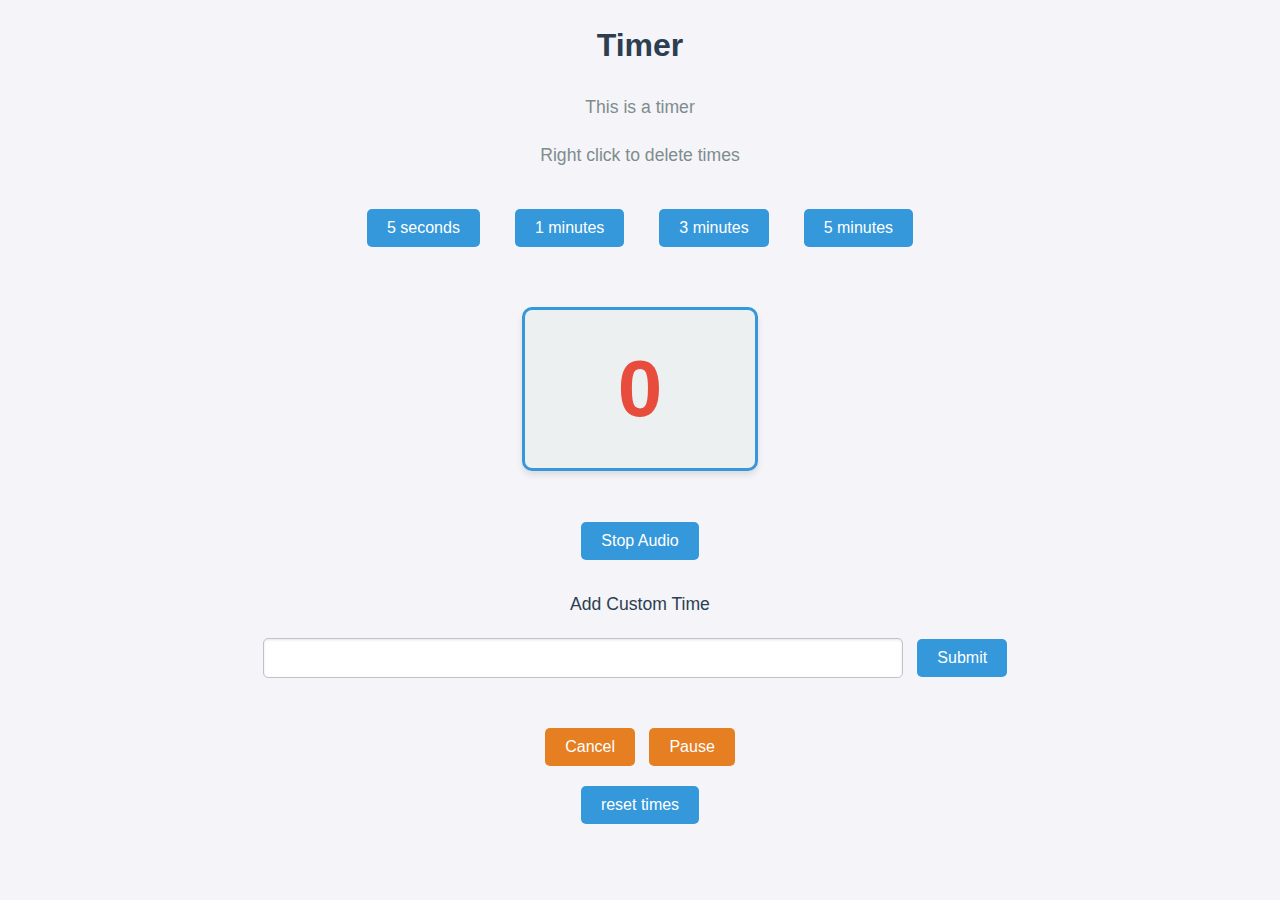
==== index.html @ df93c5b5 "main.html --> index.html..." ====
<html>
    <header>
        <script src="skib.js"></script>
        <link rel="stylesheet" href="style.css">
    </header>
    <body onload="startup_times()">
        <h1>Timer</h1>
        <p>This is a timer</p>
        <p>Right click to delete times</p>

        <div id="button_container"></div>

        <h1><div id="time_num">0</div></h1>

        <button onclick="stop_audio()">Stop Audio</button>
        
        <label for="custom_input">Add Custom Time</label>
        <input id="custom_input" type="number">
        <button onclick="new_time()">Submit</button>

        <!-- Add a container for cancel and pause buttons -->
        <div class="action-buttons">
            <button onclick="cancel()">Cancel</button>
            <button onclick="pause()">Pause</button>
        </div>

        <button onclick="resetTimes()">reset times</button>
    </body>
</html>
---- style.css ----
/* General Styles */
body {
    font-family: 'Arial', sans-serif;
    margin: 0;
    padding: 0;
    background: #f4f4f9;
    color: #333;
    line-height: 1.6;
    text-align: center;
}

h1 {
    color: #2c3e50;
    margin-top: 20px;
}

p {
    font-size: 1.1em;
    margin-bottom: 20px;
    color: #7f8c8d;
}

/* Timer Display */
/* Timer Display */
#time_num {
    font-size: 2.5em;
    color: #e74c3c;
    font-weight: bold;
    margin: 20px auto;
    padding: 15px; /* Space inside the box */
    width: 200px; /* Fixed width for consistency */
    border: 3px solid #3498db; /* Blue border */
    border-radius: 10px; /* Rounded corners */
    background-color: #ecf0f1; /* Light background color */
    box-shadow: 0 4px 6px rgba(0, 0, 0, 0.1); /* Subtle shadow */
    text-align: center; /* Center the text inside the box */
    display: inline-block; /* Keeps it from stretching full width */
}

/* Button Container */
#button_container {
    display: flex;
    flex-wrap: wrap;
    justify-content: center;
    gap: 15px;
    margin: 30px 0;
}

/* Buttons */
button {
    display: inline-block;
    padding: 10px 20px;
    font-size: 1em;
    margin: 10px;
    border: none;
    border-radius: 5px;
    cursor: pointer;
    background-color: #3498db;
    color: #fff;
    transition: background-color 0.3s ease;
}

button:hover {
    background-color: #2980b9;
}

button:active {
    background-color: #1c598a;
}

/* Action Buttons */
.action-buttons {
    margin-top: 20px; /* Adds space before the cancel and pause buttons */
}

.action-buttons button {
    display: inline-block;
    margin: 10px 5px;
    background-color: #e67e22; /* Different color for action buttons */
}

.action-buttons button:hover {
    background-color: #d35400;
}

.action-buttons button:active {
    background-color: #a84300;
}

/* Input Styles */
label {
    display: block;
    font-size: 1.1em;
    margin: 20px 0 10px;
    color: #2c3e50;
}

input[type="number"] {
    margin: 10px 0 20px;
    padding: 10px;
    font-size: 1em;
    width: 50%;
    border: 1px solid #bdc3c7;
    border-radius: 5px;
    box-shadow: inset 0 1px 3px rgba(0, 0, 0, 0.1);
    transition: border-color 0.3s ease;
}

input[type="number"]:focus {
    border-color: #3498db;
    outline: none;
}

/* Responsive Design */
@media (max-width: 768px) {
    #button_container {
        flex-direction: column;
        gap: 20px;
    }

    input[type="number"] {
        width: 80%;
    }
}
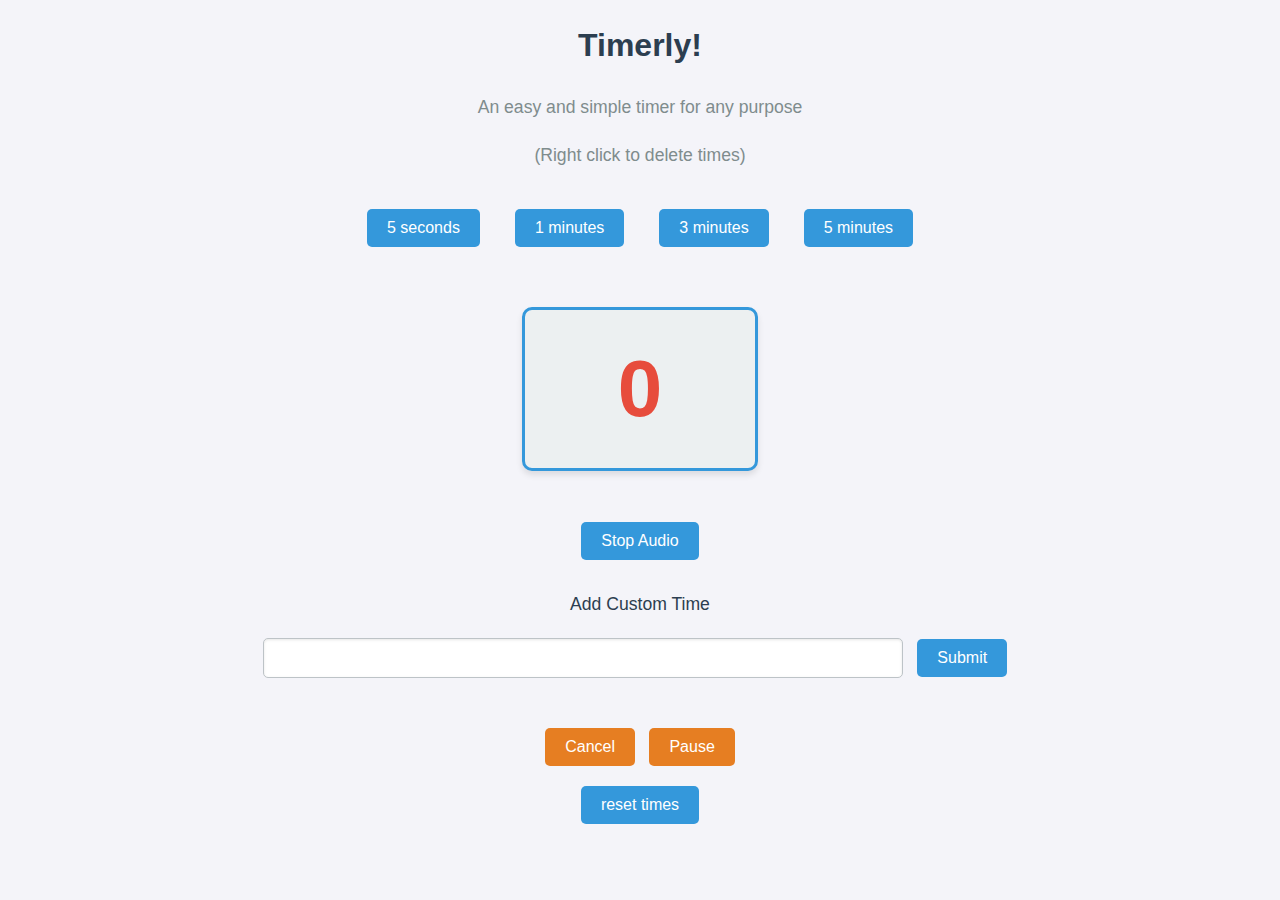
==== commit ae661496: "change html stuff" ====
--- a/index.html
+++ b/index.html
@@ -4,9 +4,9 @@
         <link rel="stylesheet" href="style.css">
     </header>
     <body onload="startup_times()">
-        <h1>Timer</h1>
-        <p>This is a timer</p>
-        <p>Right click to delete times</p>
+        <h1>Timerly!</h1>
+        <p>An easy and simple timer for any purpose</p>
+        <p>(Right click to delete times)</p>
 
         <div id="button_container"></div>
 
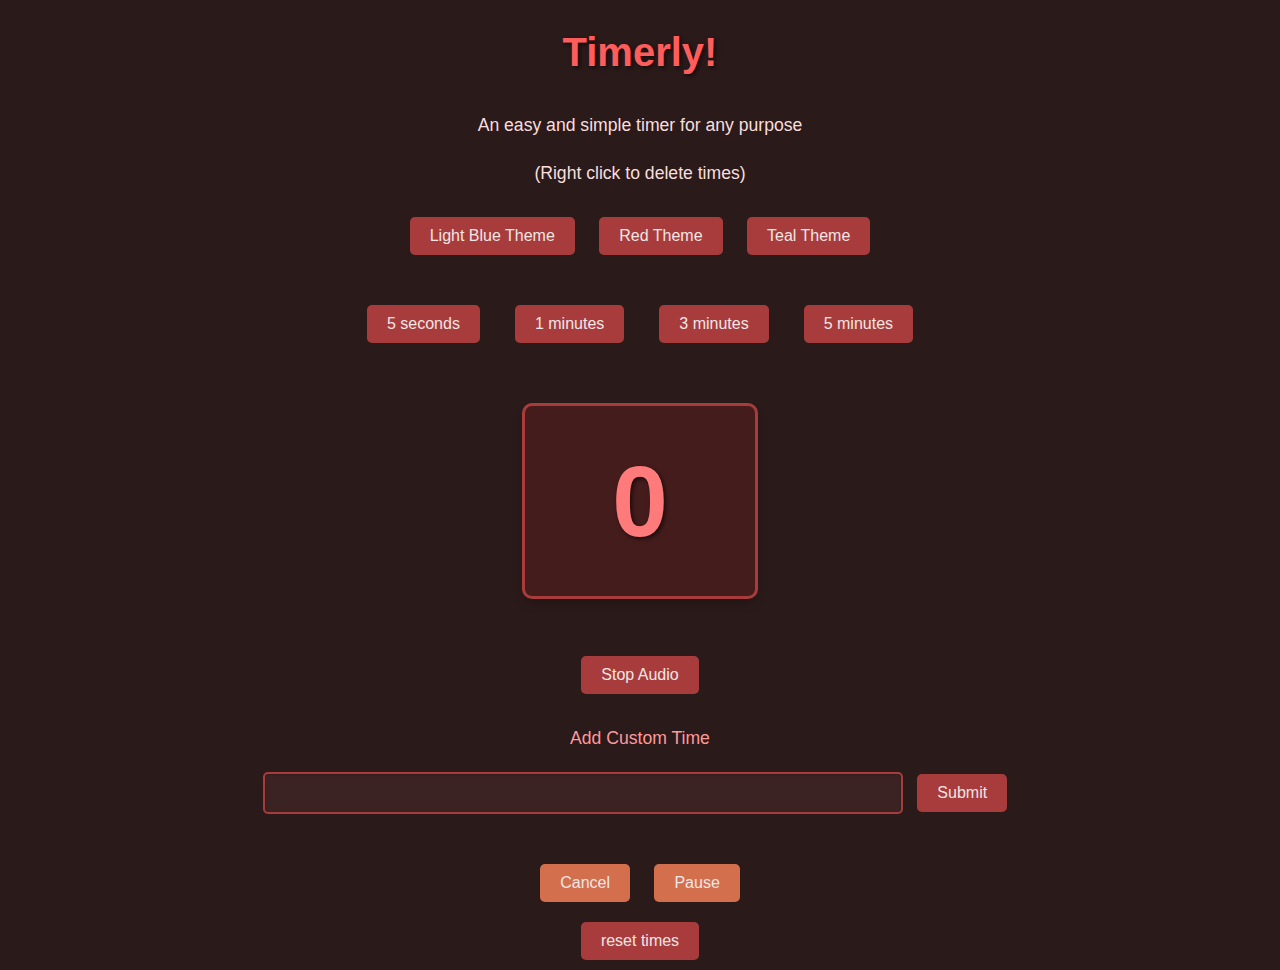
==== commit 0679b1dc: "added 3 basic themes" ====
--- a/index.html
+++ b/index.html
@@ -1,12 +1,18 @@
 <html>
     <header>
         <script src="skib.js"></script>
-        <link rel="stylesheet" href="style.css">
+        <div id="stylestuff"><link rel="stylesheet" href="red.css"></div>
     </header>
     <body onload="startup_times()">
         <h1>Timerly!</h1>
         <p>An easy and simple timer for any purpose</p>
         <p>(Right click to delete times)</p>
+
+        <div id="theme-buttons">
+            <button onclick="swap_theme('light-blue')">Light Blue Theme</button>
+            <button onclick="swap_theme('red')">Red Theme</button>
+            <button onclick="swap_theme('teal')">Teal Theme</button>
+        </div>
 
         <div id="button_container"></div>
 
--- a/red.css
+++ b/red.css
@@ -0,0 +1,126 @@
+/* General Styles */
+body {
+    font-family: 'Verdana', sans-serif;
+    margin: 0;
+    padding: 0;
+    background: #2b1a1a;
+    color: #f0e6e6;
+    line-height: 1.6;
+    text-align: center;
+}
+
+h1 {
+    color: #ff5c5c;
+    margin-top: 20px;
+    font-size: 2.5em;
+    text-shadow: 2px 2px 4px rgba(0, 0, 0, 0.6);
+}
+
+p {
+    font-size: 1.1em;
+    margin-bottom: 20px;
+    color: #f8dede;
+}
+
+/* Timer Display */
+#time_num {
+    font-size: 2.5em;
+    color: #ff7b7b;
+    font-weight: bold;
+    margin: 20px auto;
+    padding: 15px;
+    width: 200px;
+    border: 3px solid #a83c3c;
+    border-radius: 10px;
+    background-color: #441c1c;
+    box-shadow: 0 6px 8px rgba(0, 0, 0, 0.15);
+    text-align: center;
+    display: inline-block;
+}
+
+/* Button Container */
+#button_container {
+    display: flex;
+    flex-wrap: wrap;
+    justify-content: center;
+    gap: 15px;
+    margin: 30px 0;
+}
+
+/* Buttons */
+button {
+    display: inline-block;
+    padding: 10px 20px;
+    font-size: 1em;
+    margin: 10px;
+    border: none;
+    border-radius: 5px;
+    cursor: pointer;
+    background-color: #a83c3c;
+    color: #f0e6e6;
+    transition: background-color 0.3s ease, transform 0.2s ease;
+}
+
+button:hover {
+    background-color: #ff5c5c;
+    transform: scale(1.05);
+}
+
+button:active {
+    background-color: #7a2929;
+}
+
+/* Action Buttons */
+.action-buttons {
+    margin-top: 20px;
+}
+
+.action-buttons button {
+    background-color: #d46f4d;
+}
+
+.action-buttons button:hover {
+    background-color: #ff7b7b;
+}
+
+.action-buttons button:active {
+    background-color: #a83c3c;
+}
+
+/* Input Styles */
+label {
+    display: block;
+    font-size: 1.1em;
+    margin: 20px 0 10px;
+    color: #ff9999;
+}
+
+input[type="number"] {
+    margin: 10px 0 20px;
+    padding: 10px;
+    font-size: 1em;
+    width: 50%;
+    border: 2px solid #a83c3c;
+    border-radius: 5px;
+    background-color: #3c2323;
+    color: #f8dede;
+    box-shadow: inset 0 1px 3px rgba(0, 0, 0, 0.2);
+    transition: border-color 0.3s ease;
+}
+
+input[type="number"]:focus {
+    border-color: #ff5c5c;
+    outline: none;
+}
+
+/* Responsive Design */
+@media (max-width: 768px) {
+    #button_container {
+        flex-direction: column;
+        gap: 20px;
+    }
+
+    input[type="number"] {
+        width: 80%;
+    }
+}
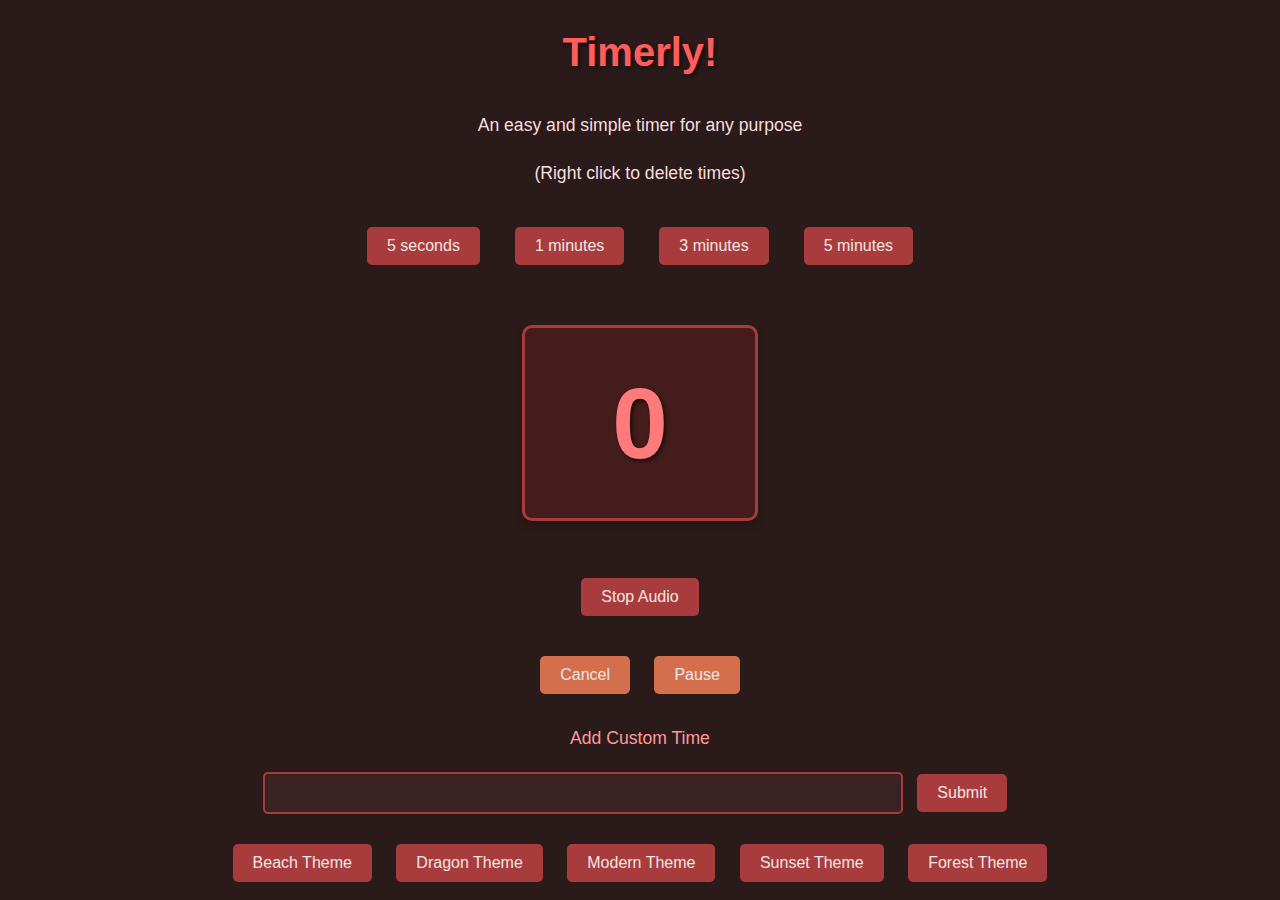
==== commit 0c1b1adb: "5 themes!!! also custom theme buttons" ====
--- a/index.html
+++ b/index.html
@@ -8,28 +8,28 @@
         <p>An easy and simple timer for any purpose</p>
         <p>(Right click to delete times)</p>
 
-        <div id="theme-buttons">
-            <button onclick="swap_theme('light-blue')">Light Blue Theme</button>
-            <button onclick="swap_theme('red')">Red Theme</button>
-            <button onclick="swap_theme('teal')">Teal Theme</button>
-        </div>
-
         <div id="button_container"></div>
 
         <h1><div id="time_num">0</div></h1>
 
         <button onclick="stop_audio()">Stop Audio</button>
-        
-        <label for="custom_input">Add Custom Time</label>
-        <input id="custom_input" type="number">
-        <button onclick="new_time()">Submit</button>
 
         <!-- Add a container for cancel and pause buttons -->
         <div class="action-buttons">
             <button onclick="cancel()">Cancel</button>
             <button onclick="pause()">Pause</button>
         </div>
+        
+        <label for="custom_input">Add Custom Time</label>
+        <input id="custom_input" type="number">
+        <button onclick="new_time()">Submit</button>
 
-        <button onclick="resetTimes()">reset times</button>
+        <div id="theme-buttons">
+            <button onclick="swap_theme('light-blue')">Beach Theme</button>
+            <button onclick="swap_theme('red')">Dragon Theme</button>
+            <button onclick="swap_theme('teal')">Modern Theme</button>
+            <button onclick="swap_theme('sunset')">Sunset Theme</button>
+            <button onclick="swap_theme('forest')">Forest Theme</button>
+        </div>
     </body>
 </html>
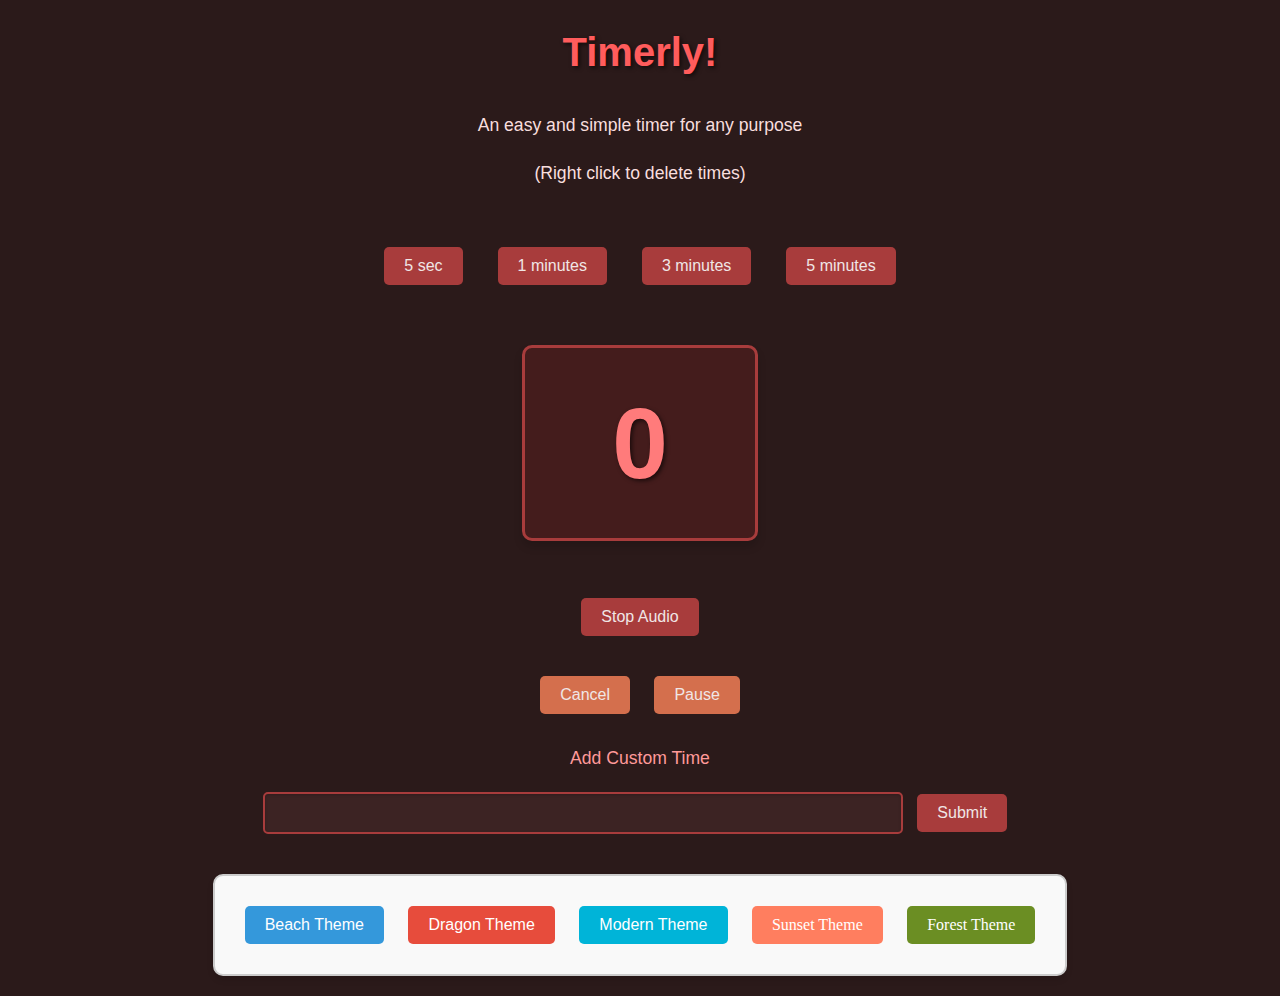
==== commit 28ccd4e1: "sound stuff, but does not work" ====
--- a/index.html
+++ b/index.html
@@ -1,12 +1,17 @@
 <html>
-    <header>
+    <head>
+        <div id="webpage-title"><title>Timerly</title></div>
+        <link rel="shortcut icon" type="image/x-icon" href="favicon.ico">
+
         <script src="skib.js"></script>
         <div id="stylestuff"><link rel="stylesheet" href="red.css"></div>
-    </header>
+
+    </head>
     <body onload="startup_times()">
         <h1>Timerly!</h1>
         <p>An easy and simple timer for any purpose</p>
         <p>(Right click to delete times)</p>
+        <img src="favicon.ico" alt="">
 
         <div id="button_container"></div>
 
@@ -19,7 +24,7 @@
             <button onclick="cancel()">Cancel</button>
             <button onclick="pause()">Pause</button>
         </div>
-        
+
         <label for="custom_input">Add Custom Time</label>
         <input id="custom_input" type="number">
         <button onclick="new_time()">Submit</button>
@@ -31,5 +36,8 @@
             <button onclick="swap_theme('sunset')">Sunset Theme</button>
             <button onclick="swap_theme('forest')">Forest Theme</button>
         </div>
+
+        <!-- upload sounds -->
+        
     </body>
 </html>
--- a/red.css
+++ b/red.css
@@ -1,3 +1,5 @@
+@import url("theme-buttons.css");
+
 /* General Styles */
 body {
     font-family: 'Verdana', sans-serif;
@@ -14,6 +16,16 @@
     margin-top: 20px;
     font-size: 2.5em;
     text-shadow: 2px 2px 4px rgba(0, 0, 0, 0.6);
+}
+
+h2 {
+    color: #e74c3c; /* Vibrant red */
+    font-size: 2em;
+    margin-top: 15px;
+    text-shadow: 2px 2px 4px rgba(0, 0, 0, 0.3); /* Stronger shadow */
+    font-family: 'Verdana', sans-serif; /* Bold and timeless */
+    border-bottom: 2px solid #c0392b; /* Deep red underline */
+    padding-bottom: 5px;
 }
 
 p {
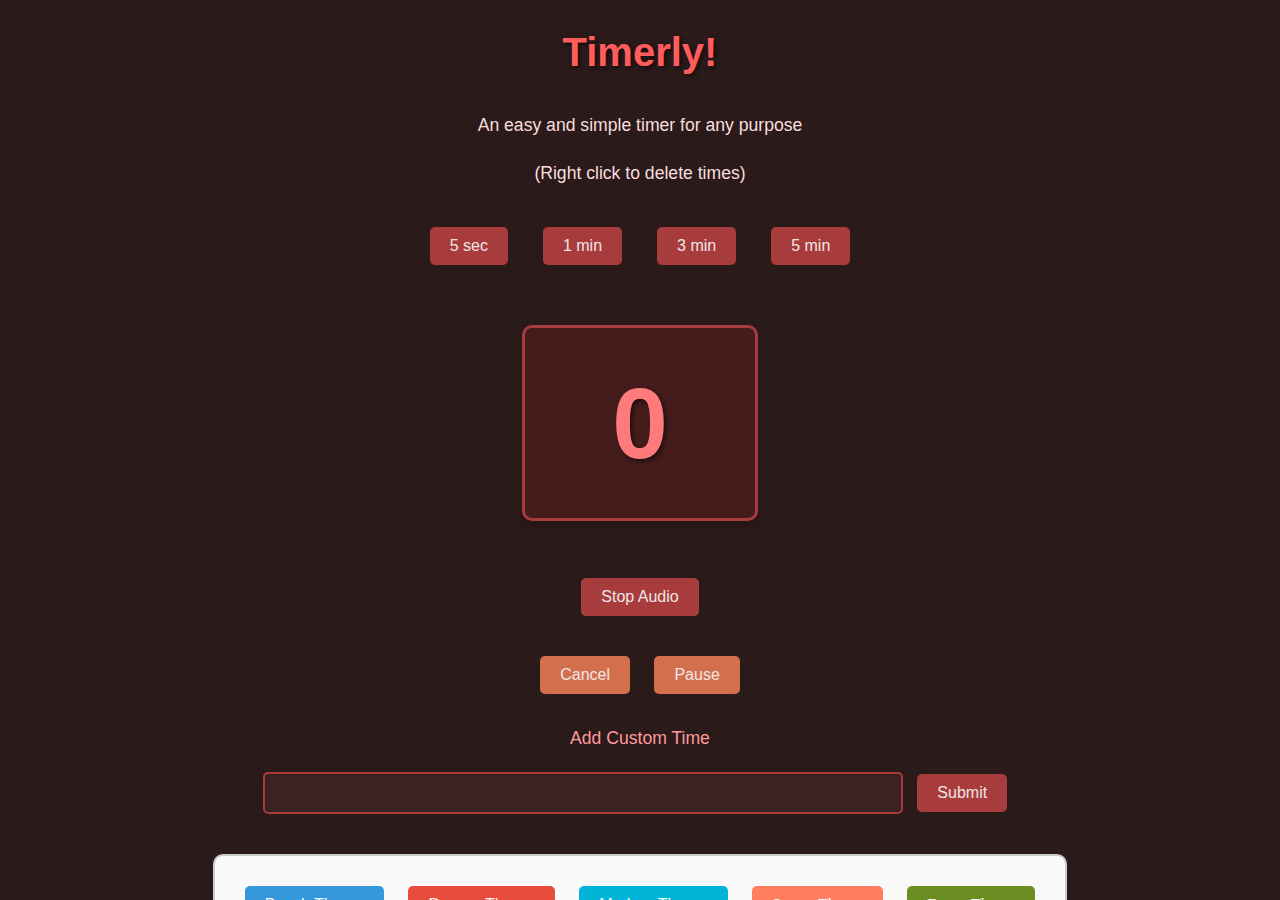
==== commit f151d70a: "add new index that redirects to timer.html, and min hr sec still needs a wider number box" ====
--- a/index.html
+++ b/index.html
@@ -1,43 +1,12 @@
-<html>
-    <head>
-        <div id="webpage-title"><title>Timerly</title></div>
-        <link rel="shortcut icon" type="image/x-icon" href="favicon.ico">
-
-        <script src="skib.js"></script>
-        <div id="stylestuff"><link rel="stylesheet" href="red.css"></div>
-
-    </head>
-    <body onload="startup_times()">
-        <h1>Timerly!</h1>
-        <p>An easy and simple timer for any purpose</p>
-        <p>(Right click to delete times)</p>
-        <img src="favicon.ico" alt="">
-
-        <div id="button_container"></div>
-
-        <h1><div id="time_num">0</div></h1>
-
-        <button onclick="stop_audio()">Stop Audio</button>
-
-        <!-- Add a container for cancel and pause buttons -->
-        <div class="action-buttons">
-            <button onclick="cancel()">Cancel</button>
-            <button onclick="pause()">Pause</button>
-        </div>
-
-        <label for="custom_input">Add Custom Time</label>
-        <input id="custom_input" type="number">
-        <button onclick="new_time()">Submit</button>
-
-        <div id="theme-buttons">
-            <button onclick="swap_theme('light-blue')">Beach Theme</button>
-            <button onclick="swap_theme('red')">Dragon Theme</button>
-            <button onclick="swap_theme('teal')">Modern Theme</button>
-            <button onclick="swap_theme('sunset')">Sunset Theme</button>
-            <button onclick="swap_theme('forest')">Forest Theme</button>
-        </div>
-
-        <!-- upload sounds -->
-        
-    </body>
-</html>
+<!DOCTYPE html>
+<html lang="en">
+<head>
+    <meta charset="UTF-8">
+    <meta name="viewport" content="width=device-width, initial-scale=1.0">
+    <meta http-equiv="refresh" content="0; url=timer.html">
+    <title>Redirecting...</title>
+</head>
+<body>
+    <p>If you are not redirected automatically, follow this <a href="timer.html">link</a>.</p>
+</body>
+</html>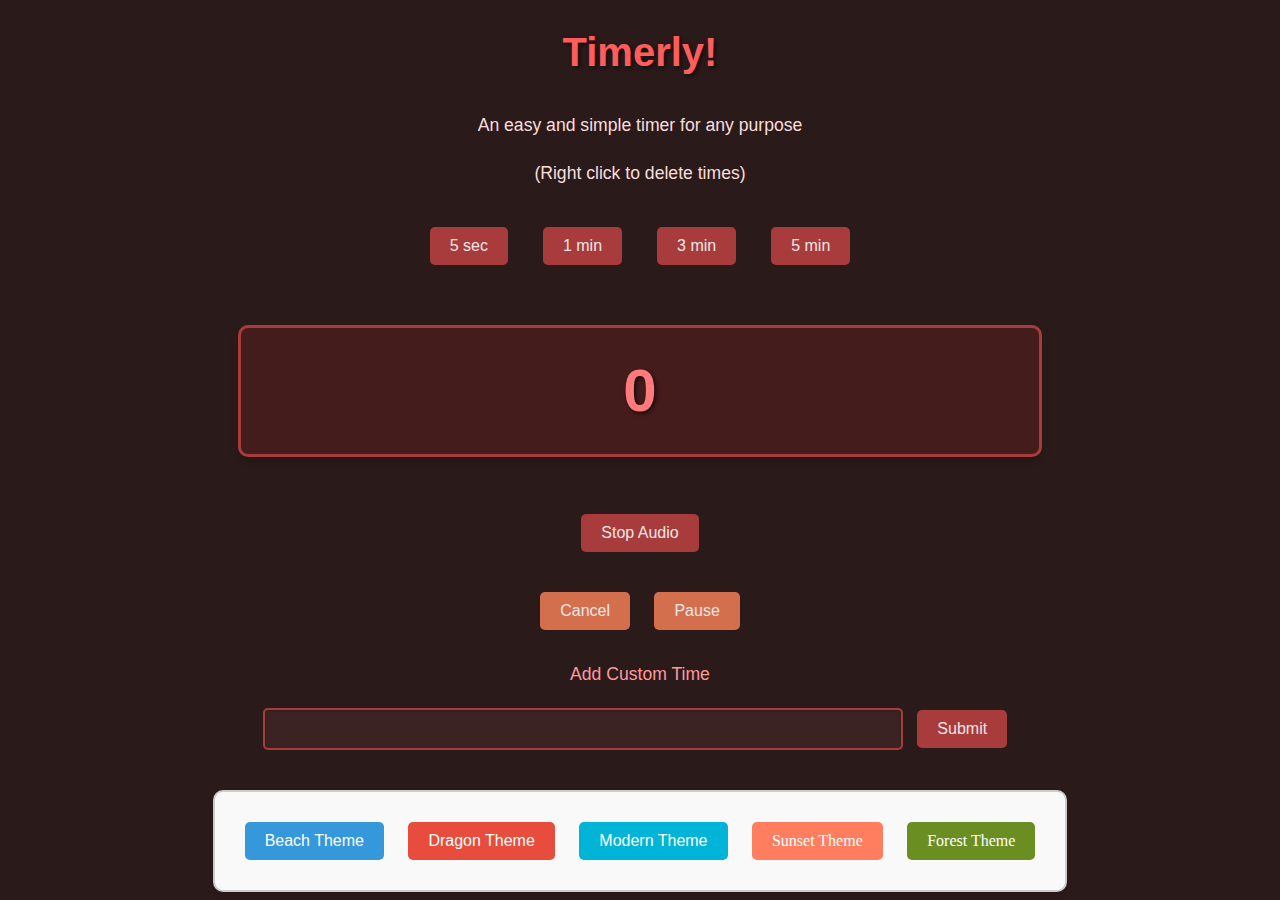
==== commit df5aa089: "fully implemented stopwatch" ====
--- a/index.html
+++ b/index.html
@@ -5,6 +5,71 @@
     <meta name="viewport" content="width=device-width, initial-scale=1.0">
     <meta http-equiv="refresh" content="0; url=timer.html">
     <title>Redirecting...</title>
+    <meta name="keywords" content="
+Timer, 
+Online Timer, 
+Countdown Timer, 
+Stopwatch, 
+Alarm Timer, 
+Time Management, 
+Productivity Tools, 
+Digital Timer, 
+Multi-Timer, 
+Pomodoro Timer, 
+Study Timer, 
+Exercise Timer, 
+Cooking Timer, 
+Meditation Timer, 
+Interval Timer, 
+Meeting Timer, 
+Classroom Timer, 
+Game Timer, 
+Presentation Timer, 
+Event Countdown, 
+Free Timer, 
+Customizable Timer, 
+Timer App, 
+Easy-to-Use Timer, 
+Timer for Kids, 
+Timer for Teachers, 
+Timer for Work, 
+Timer for Focus, 
+Timer for Fitness, 
+Simple Timer, 
+Timer Website, 
+Online Countdown, 
+Timer Tool, 
+Minimal Timer, 
+No Ads Timer, 
+Fast Timer, 
+Responsive Timer, 
+Mobile Timer, 
+Desktop Timer, 
+Accessible Timer, 
+Focus Timer, 
+Quick Timer, 
+Silent Timer, 
+Task Timer, 
+Break Timer, 
+Work Timer, 
+Timer with Alarm, 
+Custom Timer, 
+Dark Mode Timer, 
+Light Mode Timer, 
+Full-Screen Timer, 
+Interactive Timer, 
+Stopwatch Online, 
+Time Tracking, 
+Pomodoro Technique, 
+Task Manager, 
+Timekeeper, 
+Online Stopwatch, 
+Countdown Clock, 
+Digital Stopwatch, 
+Repeat Timer, 
+Flexible Timer, 
+Goal Timer
+">
 </head>
 <body>
     <p>If you are not redirected automatically, follow this <a href="timer.html">link</a>.</p>
